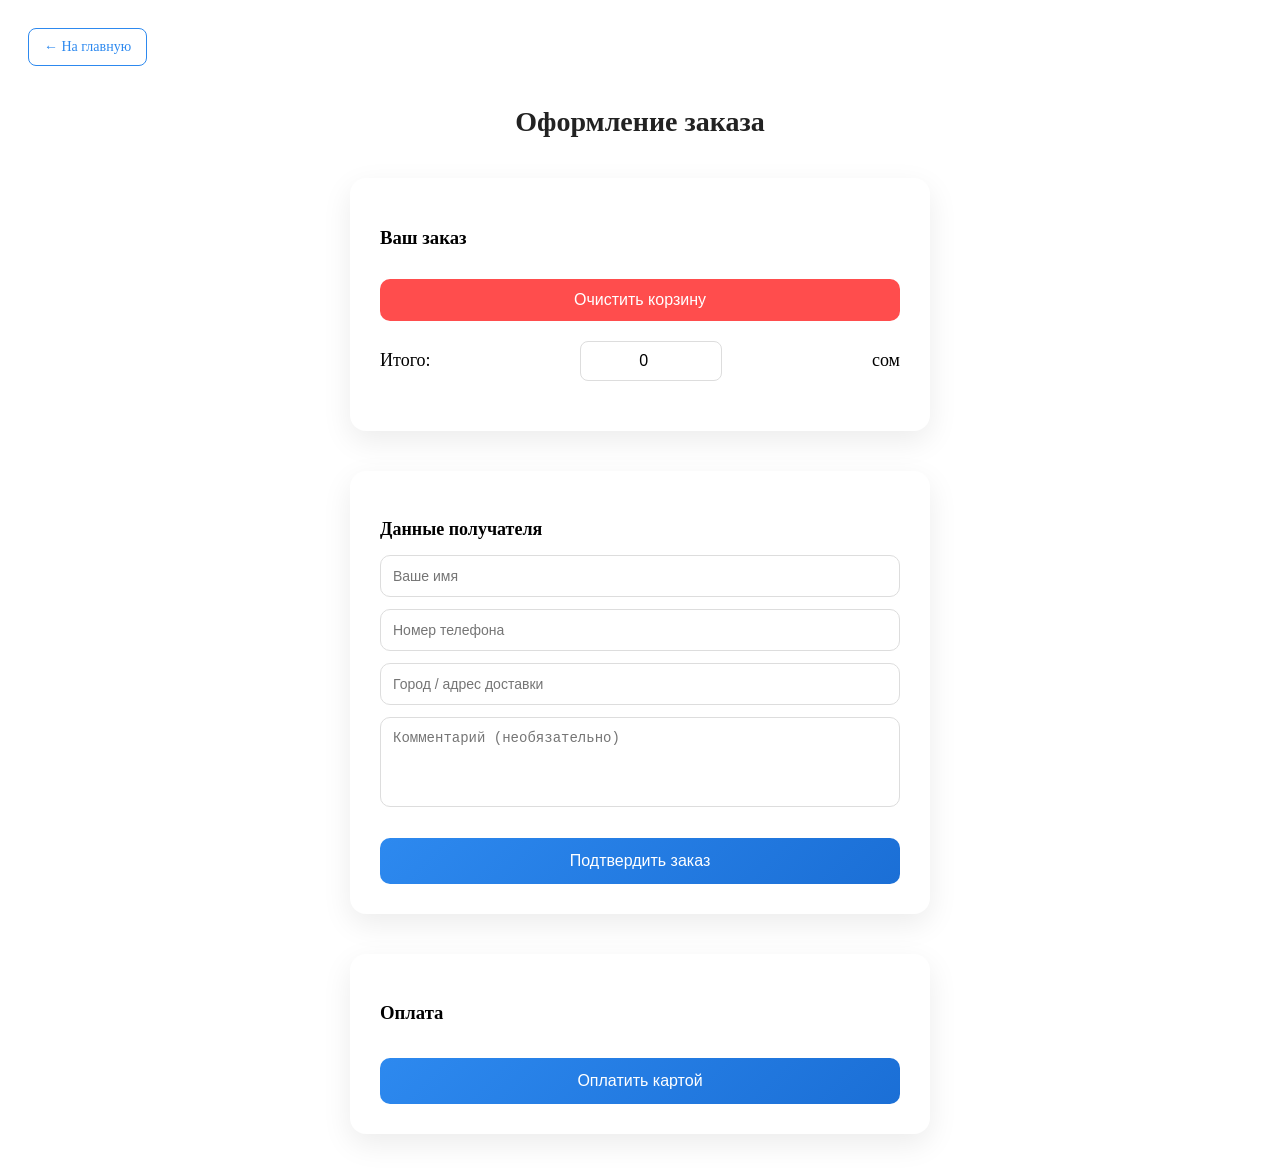
==== checkout.html @ 64f78f9d "Add files via upload" ====
<!DOCTYPE html>
<html lang="ru">
<head>
  <meta charset="UTF-8">
  <title>Оформление заказа</title>
  <link rel="stylesheet" href="css/style2.css">
</head>

<body>

<a href="index.html" class="back-btn">← На главную</a>

<h1>Оформление заказа</h1>

<div class="order-box">

  <!-- КОРЗИНА -->
  <h3>Ваш заказ</h3>
  <ul id="cartItems"></ul>

  <button class="clear-btn" onclick="clearCart()">Очистить корзину</button>

  <!-- ИТОГО -->
  <p>
    Итого:
    <input id="totalPrice" type="number" value="0">
    сом
  </p>

</div>

<!-- ФОРМА -->
<form id="orderForm" class="order-form">

  <h3>Данные получателя</h3>

  <input type="text" placeholder="Ваше имя" required>

  <input type="tel" placeholder="Номер телефона" required>

  <input type="text" placeholder="Город / адрес доставки" required>

  <textarea placeholder="Комментарий (необязательно)"></textarea>

  <button type="submit">Подтвердить заказ</button>

</form>

<!-- РЕЗУЛЬТАТ -->
<div id="result"></div>


<!-- ОПЛАТА -->
<div class="order-box">

  <h3>Оплата</h3>

  <button onclick="pay()">Оплатить картой</button>

</div>

<div id="paymentResult"></div>

<script src="js/checkout.js"></script>

<script src="js/checkout.js"></script>

</body>
</html>
---- css/style2.css ----
/* ===== ОБЩИЙ СТИЛЬ CHECKOUT ===== */
//css корзины и формы
body {
  font-family: Arial, sans-serif;
  background: linear-gradient(135deg, #f5f7fa, #e4e8f0);
  margin: 0;
  padding: 0;
}

/* ===== ЗАГОЛОВОК ===== */
h1 {
  text-align: center;
  margin-top: 40px;
  font-size: 28px;
  color: #222;
}

/* ===== ОСНОВНАЯ КАРТОЧКА ===== */
.order-box {
  max-width: 520px;
  margin: 40px auto;
  background: #ffffff;
  padding: 30px;
  border-radius: 16px;
  box-shadow: 0 10px 30px rgba(0,0,0,0.08);
}

/* ===== СПИСОК ТОВАРОВ ===== */
#cartItems {
  list-style: none;
  padding: 0;
  margin: 0 0 20px 0;
}

#cartItems li {
  padding: 12px;
  border-bottom: 1px solid #eee;
  font-size: 15px;
  display: flex;
  justify-content: space-between;
}

/* ===== ИТОГО БЛОК ===== */
.order-box p {
  font-size: 18px;
  margin: 20px 0;
  display: flex;
  align-items: center;
  justify-content: space-between;
}

/* ===== INPUT СУММЫ ===== */
#totalPrice {
  width: 120px;
  padding: 10px;
  font-size: 16px;
  border: 1px solid #ddd;
  border-radius: 8px;
  text-align: center;
  outline: none;
}

/* ===== КНОПКА ОПЛАТЫ ===== */
button {
  width: 100%;
  padding: 14px;
  background: linear-gradient(135deg, #2d89ef, #1b6fd6);
  color: white;
  border: none;
  border-radius: 10px;
  font-size: 16px;
  cursor: pointer;
  margin-top: 15px;
  transition: 0.2s ease;
}

button:hover {
  transform: translateY(-2px);
  box-shadow: 0 8px 20px rgba(45,137,239,0.3);
}

/* ===== РЕЗУЛЬТАТ ОПЛАТЫ ===== */
#result {
  text-align: center;
  margin-top: 25px;
  font-size: 18px;
}

/* ===== УСПЕШНАЯ ОПЛАТА ===== */
#result h2 {
  font-size: 22px;
  margin-bottom: 10px;
}

.back-btn {
  display: inline-block;
  margin: 20px 0 0 20px;
  padding: 10px 15px;
  background: #ffffff;
  color: #2d89ef;
  text-decoration: none;
  border-radius: 8px;
  border: 1px solid #2d89ef;
  font-size: 14px;
  transition: 0.2s;
}

.back-btn:hover {
  background: #2d89ef;
  color: white;
}

.clear-btn {
  width: 100%;
  padding: 12px;
  margin-top: 10px;
  background: #ff4d4d;
  color: white;
  border: none;
  border-radius: 10px;
  font-size: 16px;
  cursor: pointer;
  transition: 0.2s;
}

.clear-btn:hover {
  background: #d93636;
}

form {
  max-width: 500px;
  margin: 20px auto;
  background: white;
  padding: 20px;
  border-radius: 12px;
  box-shadow: 0 5px 20px rgba(0,0,0,0.08);
}

form input,
form textarea {
  width: 100%;
  margin-bottom: 12px;
  padding: 12px;
  border: 1px solid #ddd;
  border-radius: 8px;
  font-size: 14px;
}

form textarea {
  resize: none;
  height: 80px;
}

form button {
  width: 100%;
  padding: 12px;
  background: #2d89ef;
  color: white;
  border: none;
  border-radius: 8px;
  cursor: pointer;
}

form button:hover {
  background: #1b6fd6;
}

.order-form {
  max-width: 520px;
  margin: 20px auto;
  background: #ffffff;
  padding: 30px;
  border-radius: 16px;
  box-shadow: 0 10px 30px rgba(0,0,0,0.08);
}

.order-form h3 {
  margin-bottom: 15px;
  font-size: 18px;
}

/* инпуты внутри формы */
.order-form input,
.order-form textarea {
  width: 100%;
  padding: 12px;
  margin-bottom: 12px;
  border: 1px solid #ddd;
  border-radius: 10px;
  font-size: 14px;
  box-sizing: border-box;
}

.order-form textarea {
  height: 90px;
  resize: none;
}

/* кнопка формы */
.order-form button {
  width: 100%;
  padding: 14px;
  background: linear-gradient(135deg, #2d89ef, #1b6fd6);
  color: white;
  border: none;
  border-radius: 10px;
  font-size: 16px;
  cursor: pointer;
}

.order-form button:hover {
  transform: translateY(-2px);
  box-shadow: 0 8px 20px rgba(45,137,239,0.3);
}

#result {
  display: none;

  max-width: 520px;
  margin: 20px auto;
  padding: 15px;

  background: #fff;
  border-radius: 12px;
  box-shadow: 0 5px 15px rgba(0,0,0,0.08);

  text-align: center;
}

#paymentResult {
  display: none;

  max-width: 520px;
  margin: 20px auto;
  padding: 15px;

  background: #fff;
  border-radius: 12px;
  box-shadow: 0 5px 15px rgba(0,0,0,0.08);

  text-align: center;
}

/* ===== CART BUTTONS UNIFIED STYLE ===== */

#cartItems button {
  width: 28px;
  height: 28px;

  padding: 0;
  margin: 0;

  display: flex;
  align-items: center;
  justify-content: center;

  font-size: 16px;
  line-height: 1;

  border-radius: 6px;

  cursor: pointer;
  transition: 0.2s;
}

/* + button */
#cartItems button:nth-child(2),
#cartItems button:nth-child(3) {
  background: #2d89ef;
  color: white;
  border: none;
}

/* hover + - */
#cartItems button:nth-child(2):hover,
#cartItems button:nth-child(3):hover {
  background: #1b6fd6;
}

/* delete button (✕) */
#cartItems button:last-child {
  background: #ff4d4d;
  color: white;
  border: none;
}

#cartItems button:last-child:hover {
  background: #d93636;
}

#cartItems div {
  display: flex;
  align-items: center;
  justify-content: space-between;
  gap: 10px;
}

/* блок с + и − */
#cartItems div > div {
  display: flex;
  align-items: center;
  gap: 6px; /* 👈 отступ между +, number, - */
}

/* отступ между количеством и крестиком */
#cartItems div > div + button {
  margin-left: 10px;
}
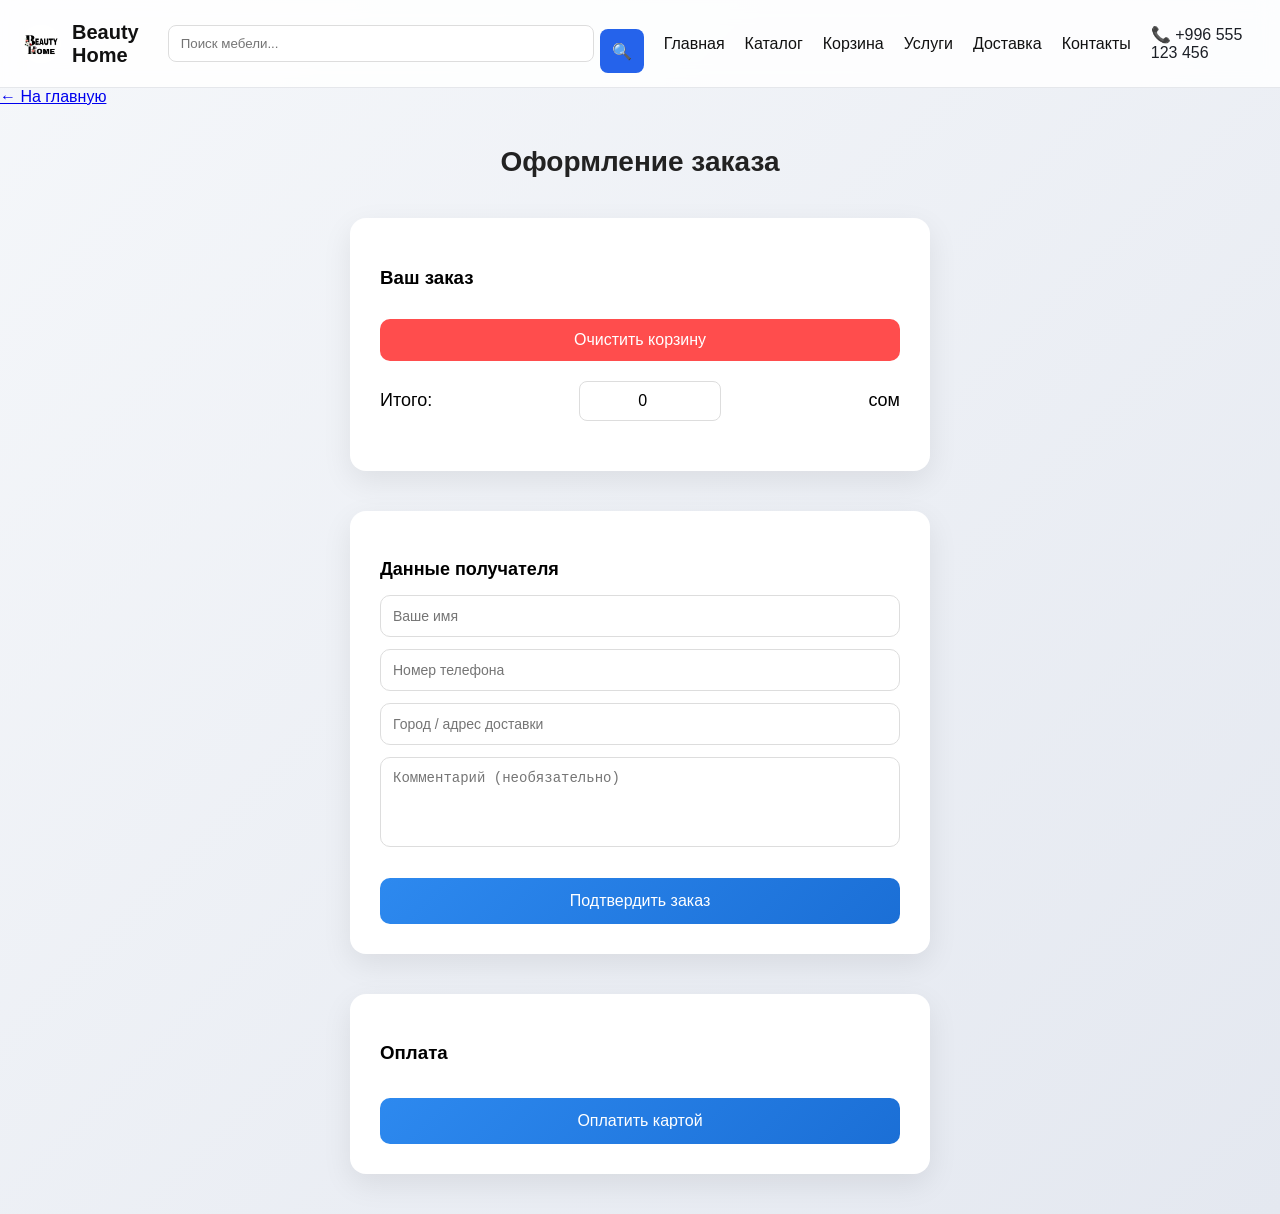
==== commit 3d9538fc: "Update checkout.html" ====
--- a/checkout.html
+++ b/checkout.html
@@ -7,6 +7,40 @@
 </head>
 
 <body>
+
+  <header class="header">
+
+  <a href="index.html" class="logo-wrap homeLink">
+    <img src="images/Logo.png" alt="Beauty Home" class="logo-img">
+    <span class="logo">Beauty Home</span>
+  </a>
+
+  <div class="search-box">
+    <input
+      type="text"
+      class="search"
+      id="headerSearch"
+      placeholder="Поиск мебели..."
+    >
+    <button id="searchBtn" class="search-btn">🔍</button>
+  </div>
+
+  <nav class="nav">
+    <a href="index.html" class="nav-link homeLink">Главная</a>
+    <a href="index.html#catalog" class="nav-link">Каталог</a>
+    <a href="checkout.html" class="nav-link">Корзина</a>
+    <a href="services.html" class="nav-link">Услуги</a>
+    <a href="delivery.html" class="nav-link">Доставка</a>
+    <a href="contacts.html" class="nav-link">Контакты</a>
+  </nav>
+
+  <div class="header-right">
+    <a href="tel:+996555123456" class="phone-header">
+      📞 +996 555 123 456
+    </a>
+  </div>
+
+</header>
 
 <a href="index.html" class="back-btn">← На главную</a>
 
@@ -61,9 +95,10 @@
 
 <div id="paymentResult"></div>
 
-<script src="js/checkout.js"></script>
+<script src="js/products.js"></script>
+<script src="js/main.js"></script>
 
 <script src="js/checkout.js"></script>
 
 </body>
-</html>+</html>
--- a/css/style2.css
+++ b/css/style2.css
@@ -1,5 +1,4 @@
 /* ===== ОБЩИЙ СТИЛЬ CHECKOUT ===== */
-//css корзины и формы
 body {
   font-family: Arial, sans-serif;
   background: linear-gradient(135deg, #f5f7fa, #e4e8f0);
@@ -92,23 +91,7 @@
   margin-bottom: 10px;
 }
 
-.back-btn {
-  display: inline-block;
-  margin: 20px 0 0 20px;
-  padding: 10px 15px;
-  background: #ffffff;
-  color: #2d89ef;
-  text-decoration: none;
-  border-radius: 8px;
-  border: 1px solid #2d89ef;
-  font-size: 14px;
-  transition: 0.2s;
-}
-
-.back-btn:hover {
-  background: #2d89ef;
-  color: white;
-}
+
 
 .clear-btn {
   width: 100%;
@@ -306,3 +289,101 @@
 #cartItems div > div + button {
   margin-left: 10px;
 }
+
+/* ===== HEADER FROM MAIN SITE ===== */
+
+.header {
+  position: sticky;
+  top: 0;
+  z-index: 1000;
+
+  display: flex;
+  align-items: center;
+  justify-content: space-between;
+  gap: 20px;
+
+  padding: 14px 20px;
+
+  background: rgba(255,255,255,0.85);
+  backdrop-filter: blur(10px);
+
+  border-bottom: 1px solid #e5e7eb;
+}
+
+.logo-wrap {
+  display: flex;
+  align-items: center;
+  gap: 10px;
+
+  text-decoration: none;
+  color: #111;
+}
+
+.logo-img {
+  width: 42px;
+  height: 42px;
+  object-fit: contain;
+}
+
+.logo {
+  font-size: 20px;
+  font-weight: bold;
+}
+
+.nav {
+  display: flex;
+  gap: 20px;
+}
+
+.nav a {
+  text-decoration: none;
+  color: #111;
+  font-weight: 500;
+}
+
+.nav a:hover {
+  color: #2563eb;
+}
+
+.search-box {
+  display: flex;
+  align-items: center;
+  gap: 6px;
+}
+
+.search {
+  width: 400px;
+  max-width: 100%;
+
+  padding: 10px 12px;
+
+  border: 1px solid #ddd;
+  border-radius: 8px;
+}
+
+.search-btn {
+  width: 44px;
+  height: 44px;
+
+  display: flex;
+  align-items: center;
+  justify-content: center;
+
+  border: none;
+  cursor: pointer;
+
+  background: #2563eb;
+  color: white;
+
+  border-radius: 8px;
+}
+
+.phone-header {
+  color: #1c1f26;
+  text-decoration: none;
+  font-weight: 500;
+}
+
+.phone-header:hover {
+  color: #2563eb;
+}
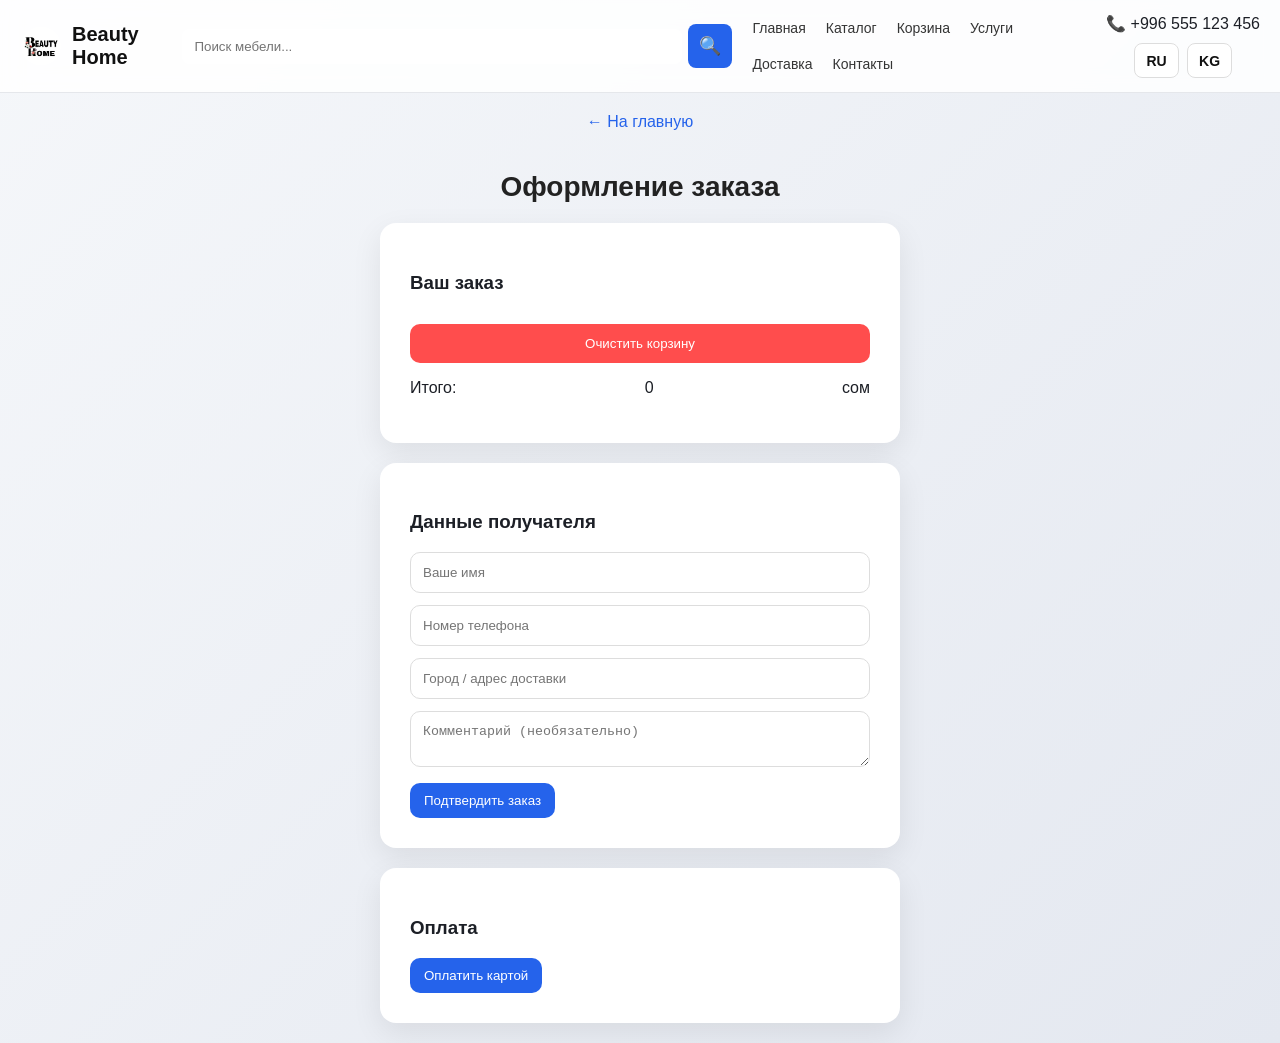
==== commit ca38b21f: "Refactor checkout.html for improved structure and localization Updated checkout page with new layout" ====
--- a/checkout.html
+++ b/checkout.html
@@ -3,6 +3,7 @@
 <head>
   <meta charset="UTF-8">
   <title>Оформление заказа</title>
+  <link rel="stylesheet" href="css/style.css">
   <link rel="stylesheet" href="css/style2.css">
 </head>
 
@@ -11,72 +12,146 @@
   <header class="header">
 
   <a href="index.html" class="logo-wrap homeLink">
-    <img src="images/Logo.png" alt="Beauty Home" class="logo-img">
-    <span class="logo">Beauty Home</span>
+
+    <img
+      src="images/Logo.png"
+      alt="Beauty Home"
+      class="logo-img"
+    >
+
+    <span class="logo">
+      Beauty Home
+    </span>
+
   </a>
 
-  <div class="search-box">
-    <input
-      type="text"
-      class="search"
-      id="headerSearch"
-      placeholder="Поиск мебели..."
-    >
-    <button id="searchBtn" class="search-btn">🔍</button>
-  </div>
+<div class="search-box">
+
+  <input
+    type="text"
+    class="search"
+    id="headerSearch"
+    placeholder="Поиск мебели..."
+    data-placeholder="searchPlaceholder"
+  >
+
+  <button id="searchBtn" class="search-btn">
+    🔍
+  </button>
+
+</div>
+
 
   <nav class="nav">
-    <a href="index.html" class="nav-link homeLink">Главная</a>
-    <a href="index.html#catalog" class="nav-link">Каталог</a>
-    <a href="checkout.html" class="nav-link">Корзина</a>
-    <a href="services.html" class="nav-link">Услуги</a>
-    <a href="delivery.html" class="nav-link">Доставка</a>
-    <a href="contacts.html" class="nav-link">Контакты</a>
-  </nav>
+  <a href="index.html" class="nav-link homeLink" data-lang="home">Главная</a>
+  <a href="index.html#catalog" class="nav-link" id="catalogLink" data-lang="catalog">Каталог</a>
+  <a href="checkout.html" class="nav-link" data-lang="cart">Корзина</a>
+  <a href="services.html" class="nav-link" data-lang="services">Услуги</a>
+  <a href="delivery.html" class="nav-link" data-lang="delivery">Доставка</a>
+  <a href="contacts.html" class="nav-link" data-lang="contacts">Контакты</a>
+</nav>
 
   <div class="header-right">
     <a href="tel:+996555123456" class="phone-header">
       📞 +996 555 123 456
     </a>
+
+    <div class="lang-switcher">
+  <button id="ruBtn">RU</button>
+  <button id="kgBtn">KG</button>
+</div>
   </div>
-
 </header>
 
-<a href="index.html" class="back-btn">← На главную</a>
+<a href="index.html" class="back-btn"
+data-ru="← На главную"
+data-kg="← Башкы бетке">
+← На главную
+</a>
 
-<h1>Оформление заказа</h1>
+<h1
+data-ru="Оформление заказа"
+data-kg="Буйрутманы тариздөө">
+Оформление заказа
+</h1>
 
 <div class="order-box">
 
   <!-- КОРЗИНА -->
-  <h3>Ваш заказ</h3>
+  <h3
+data-ru="Ваш заказ"
+data-kg="Сиздин буйрутмаңыз">
+Ваш заказ
+</h3>
   <ul id="cartItems"></ul>
 
-  <button class="clear-btn" onclick="clearCart()">Очистить корзину</button>
+  <button class="clear-btn" onclick="clearCart()"
+data-ru="Очистить корзину"
+data-kg="Себетти тазалоо">
+Очистить корзину
+</button>
 
   <!-- ИТОГО -->
-  <p>
-    Итого:
-    <input id="totalPrice" type="number" value="0">
-    сом
-  </p>
+  <!-- ИТОГО -->
+<p>
+
+<span
+data-ru="Итого:"
+data-kg="Жалпы:">
+Итого:
+</span>
+
+<span id="totalPrice">
+0
+</span>
+
+сом
+
+</p>
 
 </div>
 
 <!-- ФОРМА -->
 <form id="orderForm" class="order-form">
 
-  <h3>Данные получателя</h3>
+  <h3
+data-ru="Данные получателя"
+data-kg="Алуучунун маалыматы">
+Данные получателя
+</h3>
 
-  <input type="text" placeholder="Ваше имя" required>
+  <input 
+type="text"
+placeholder="Ваше имя"
+data-ru-placeholder="Ваше имя"
+data-kg-placeholder="Атыңыз"
+required>
 
-  <input type="tel" placeholder="Номер телефона" required>
+  <input 
+type="tel"
+placeholder="Номер телефона"
+data-ru-placeholder="Номер телефона"
+data-kg-placeholder="Телефон номери"
+required>
 
-  <input type="text" placeholder="Город / адрес доставки" required>
+  <input 
+type="text"
+placeholder="Город / адрес доставки"
+data-ru-placeholder="Город / адрес доставки"
+data-kg-placeholder="Шаар / жеткирүү дареги"
+required>
 
-  <textarea placeholder="Комментарий (необязательно)"></textarea>
+  <textarea
+placeholder="Комментарий (необязательно)"
+data-ru-placeholder="Комментарий (необязательно)"
+data-kg-placeholder="Комментарий (милдеттүү эмес)">
+</textarea>
 
-  <button type="submit">Подтвердить заказ</button>
+  <button type="submit"
+data-ru="Подтвердить заказ"
+data-kg="Буйрутманы ырастоо">
+Подтвердить заказ
+</button>
 
 </form>
 
@@ -87,9 +162,21 @@
 <!-- ОПЛАТА -->
 <div class="order-box">
 
-  <h3>Оплата</h3>
+  <h3
+data-ru="Оплата"
+data-kg="Төлөм">
+Оплата
+</h3>
 
-  <button onclick="pay()">Оплатить картой</button>
+  <button 
+id="payBtn"
+onclick="pay()"
+data-ru="Оплатить картой"
+data-kg="Карта менен төлөө">
+
+Оплатить картой
+
+</button>
 
 </div>
 
@@ -97,7 +184,6 @@
 
 <script src="js/products.js"></script>
 <script src="js/main.js"></script>
-
 <script src="js/checkout.js"></script>
 
 </body>
--- a/css/style.css
+++ b/css/style.css
@@ -0,0 +1,833 @@
+/* =========================
+   BASE
+========================= */
+
+* {
+  box-sizing: border-box;
+}
+
+:root {
+  --bg: #f4f6f9;
+  --card: #ffffff;
+  --text: #1c1f26;
+  --muted: #6b7280;
+
+  --primary: #2563eb;
+  --primary-dark: #1e40af;
+
+  --border: #e5e7eb;
+  --shadow: 0 10px 30px rgba(0, 0, 0, 0.06);
+}
+
+body {
+  margin: 0;
+  font-family: Inter, Arial, sans-serif;
+  background: var(--bg);
+  color: var(--text);
+}
+
+/* =========================
+   HEADER (OZON STYLE)
+========================= */
+
+.header {
+  position: sticky;
+  top: 0;
+  z-index: 1000;
+
+  display: flex;
+  align-items: center;
+  justify-content: space-between;
+  gap: 20px;
+
+  padding: 14px 20px;
+
+  background: rgba(255, 255, 255, 0.85);
+  backdrop-filter: blur(10px);
+
+  border-bottom: 1px solid var(--border);
+}
+
+.search {
+  width: 500px;
+  max-width: 100%;
+  padding: 10px 12px;
+  border-radius: 8px;
+  border: none;
+  outline: none;
+}
+
+.filter-btn {
+  background: #fff;
+  color: #111;
+  border: none;
+  padding: 8px 12px;
+  border-radius: 8px;
+  cursor: pointer;
+}
+
+.logo {
+  font-size: 20px;
+  font-weight: bold;
+}
+
+.nav {
+  display: flex;
+  gap: 16px;
+  flex-wrap: wrap;
+}
+
+.nav a {
+  background: #111;
+  padding: 8px 12px;
+  border-radius: 8px;
+  color: #3d3d3d;
+  text-decoration: none;
+  font-size: 14px;
+  transition: 0.2s;
+  opacity: 0.85;
+
+
+
+  transition: 0.2s;
+}
+
+.nav a:hover {
+  opacity: 1;
+  background: #000;
+}
+
+/* =========================
+   HERO (IKEA STYLE)
+========================= */
+
+.hero {
+  padding: 80px 20px;
+  text-align: center;
+
+  background: linear-gradient(135deg, #e9e9e9, #ffffff);
+}
+
+.hero h1 {
+  font-size: 42px;
+  margin-bottom: 10px;
+}
+
+.hero p {
+  font-size: 18px;
+  opacity: 0.7;
+}
+
+/* =========================
+   LAYOUT
+========================= */
+
+.catalog {
+  display: flex;
+  gap: 20px;
+  align-items: flex-start;
+
+  padding: 20px;
+}
+
+/* =========================
+   FILTERS (CLEAN UI)
+========================= */
+
+.filters {
+  width: 240px;
+  flex-shrink: 0;
+
+  background: white;
+  border-radius: 14px;
+  padding: 15px;
+
+  box-shadow: var(--shadow);
+}
+
+.filters h3 {
+  font-size: 18px;
+  margin-bottom: 10px;
+}
+
+.filters input,
+.filters select {
+  padding: 10px 12px;
+  border: 1px solid #ddd;
+  border-radius: 8px;
+  font-size: 14px;
+  outline: none;
+}
+
+.filters input:focus,
+.filters select:focus {
+  border-color: #111;
+}
+
+/* buttons */
+.filters button {
+  padding: 12px;
+  border: none;
+  border-radius: 10px;
+  cursor: pointer;
+
+  font-weight: 600;
+  font-size: 14px;
+
+  transition: 0.2s;
+
+  margin-bottom: 0px;
+}
+
+
+
+
+#applyFilters {
+  background: #111;
+  color: white;
+}
+
+#applyFilters:hover {
+  background: #333;
+}
+
+#resetFilters {
+  background: #e5e5e5;
+  color: #111;
+}
+
+/* =========================
+   PRODUCTS GRID (OZON STYLE)
+========================= */
+
+.products {
+  flex: 1;
+
+  display: grid;
+  grid-template-columns: repeat(3, 1fr);
+  gap: 20px;
+}
+
+/* =========================
+   CARD (IKEA CLEAN STYLE)
+========================= */
+
+.card {
+  background: var(--card);
+  border-radius: 16px;
+  box-shadow: var(--shadow);
+  border: 1px solid var(--border);
+
+  display: flex;
+  flex-direction: column;
+
+  overflow: hidden;
+
+  transition: box-shadow 0.2s ease;
+}
+
+/* slider */
+.slider {
+  position: relative;
+  width: 100%;
+  height: 260px;
+  overflow: hidden;
+}
+
+.track {
+  display: flex;
+  height: 100%;
+  transition: transform 0.3s ease;
+}
+
+.track img {
+  flex: 0 0 100%;
+  width: 100%;
+  height: 100%;
+  object-fit: contain;
+  pointer-events: auto;
+}
+
+/* arrows */
+.next,
+.prev {
+  box-sizing: border-box;
+  display: flex;
+  align-items: center;
+  justify-content: center;
+
+  width: 30px;
+  height: 30px;
+  font-size: 12px;
+
+  position: absolute; /* если они у тебя поверх картинки */
+  top: 50%;
+  transform: translateY(-50%);
+
+  padding: 0;
+
+  border-radius: 50%;
+  cursor: pointer;
+
+  background: transparent;
+  color: #111;
+  box-shadow: none;
+
+  z-index: 20;
+  pointer-events: auto;
+}
+
+.prev {
+  left: 5px;
+}
+.next {
+  right: 5px;
+}
+
+/* text */
+.card h3,
+.card p {
+  text-align: center;
+  margin-left: 0;
+  margin-right: 0;
+}
+
+.card h3 {
+  margin: 10px 0 5px;
+  font-size: 16px;
+}
+
+.card p {
+  margin: 0 0 10px;
+  font-weight: 600;
+  color: var(--primary);
+}
+
+/* button */
+.card button {
+  margin: 10px auto 15px;
+  display: block;
+
+  padding: 10px;
+
+  border: none;
+  border-radius: 8px;
+
+  background: #111;
+  color: white;
+
+  cursor: pointer;
+}
+
+button {
+  background: var(--primary);
+  color: white;
+
+  border: none;
+  padding: 10px 14px;
+
+  border-radius: 10px;
+  cursor: pointer;
+
+  transition: 0.2s;
+  font-weight: 500;
+}
+
+/* =========================
+   TOAST
+========================= */
+
+#toast {
+  position: fixed;
+  bottom: 20px;
+  right: 20px;
+
+  background: #111;
+  color: white;
+
+  padding: 12px 16px;
+  border-radius: 10px;
+
+  opacity: 0;
+  transform: translateY(20px);
+
+  transition: 0.3s;
+  z-index: 9999;
+}
+
+#toast.show {
+  opacity: 1;
+  transform: translateY(0);
+}
+
+#sidebarFilters {
+  position: fixed;
+  top: 0;
+  right: -320px;
+
+  width: 300px;
+  height: 100vh;
+
+  background: white;
+  padding: 20px;
+
+  transition: 0.3s;
+  z-index: 2000;
+}
+
+#sidebarFilters.active {
+  right: 0;
+}
+
+#overlay {
+  position: fixed;
+  inset: 0;
+  background: rgba(0, 0, 0, 0.4);
+
+  opacity: 0;
+  pointer-events: none;
+
+  transition: 0.3s;
+  z-index: 1999;
+}
+
+#overlay.active {
+  opacity: 1;
+  pointer-events: all;
+}
+
+.skeleton-grid {
+  display: grid;
+  grid-template-columns: repeat(4, 1fr);
+  gap: 15px;
+}
+
+.skeleton-card {
+  height: 300px;
+  border-radius: 12px;
+
+  background: linear-gradient(90deg, #eee, #f5f5f5, #eee);
+
+  background-size: 200% 100%;
+  animation: shimmer 1.2s infinite;
+}
+
+.big-banner {
+  height: 65vh;
+
+  display: flex;
+  align-items: center;
+
+  padding: 60px;
+
+  background: linear-gradient(135deg, #0f172a, #1e3a8a);
+
+  color: white;
+}
+
+.big-banner h1 {
+  font-size: 52px;
+  margin-bottom: 10px;
+}
+
+.big-banner button {
+  background: white;
+  color: #1e3a8a;
+}
+
+.lifestyle {
+  display: flex;
+  align-items: center;
+  gap: 30px;
+
+  padding: 60px;
+  background: white;
+}
+
+.lifestyle img {
+  width: 50%;
+  border-radius: 12px;
+}
+
+.lifestyle-text {
+  width: 50%;
+}
+
+.story {
+  padding: 60px;
+  text-align: center;
+}
+
+.story-grid {
+  display: grid;
+  grid-template-columns: repeat(4, 1fr);
+  gap: 20px;
+  margin-top: 30px;
+}
+
+.story-grid div {
+  background: white;
+  padding: 20px;
+  border-radius: 12px;
+  text-align: center;
+}
+
+input,
+select {
+  width: 100%;
+  padding: 10px 12px;
+
+  border: 1px solid var(--border);
+  border-radius: 10px;
+
+  outline: none;
+  transition: 0.2s;
+}
+
+input:focus,
+select:focus {
+  border-color: var(--primary);
+  box-shadow: 0 0 0 3px rgba(37, 99, 235, 0.15);
+}
+
+.thumbnails {
+  display: flex;
+  gap: 10px;
+  margin-top: 10px;
+  flex-wrap: wrap;
+}
+
+.thumbnails img {
+  width: 60px;
+  height: 60px;
+  object-fit: cover;
+
+  border-radius: 8px;
+  cursor: pointer;
+
+  border: 2px solid transparent;
+  transition: 0.2s;
+}
+
+.thumbnails img:hover {
+  transform: scale(1.05);
+  border-color: #2563eb;
+}
+
+.thumbnails img.active {
+  border-color: #111;
+  transform: scale(1.05);
+}
+
+.logo-img {
+  width: 42px;
+  height: 42px;
+  object-fit: contain;
+}
+
+.logo-wrap {
+  display: flex;
+  align-items: center;
+  gap: 10px;
+
+  text-decoration: none;
+  color: #111;
+}
+
+/* ===== О КОМПАНИИ ===== */
+
+.about-company {
+  max-width: 1300px;
+  margin: 80px auto;
+  padding: 0 20px;
+
+  display: flex;
+  align-items: center;
+  gap: 60px;
+}
+
+.about-image {
+  flex: 1;
+}
+
+.about-image img {
+  width: 100%;
+  height: 500px;
+  object-fit: cover;
+  border-radius: 20px;
+  display: block;
+}
+
+.about-content {
+  flex: 1;
+}
+
+.about-content h2 {
+  font-size: 40px;
+  margin-bottom: 25px;
+  color: #222;
+}
+
+.about-content p {
+  font-size: 18px;
+  line-height: 1.8;
+  color: #555;
+  margin-bottom: 20px;
+}
+
+.slider {
+  position: relative;
+  overflow: hidden;
+}
+
+.track {
+  pointer-events: none; /* 🔥 ключевой фикс */
+}
+
+.track img {
+  pointer-events: auto;
+  position: relative;
+  z-index: 1;
+}
+
+.prev, .next {
+  z-index: 10;
+}
+
+.nav-link {
+  color: #111;          /* чёрный текст */
+  text-decoration: none;
+  font-weight: 500;
+  font-size: 14px;
+  transition: 0.2s;
+}
+
+.nav-link:hover {
+  color: var(--primary);
+}
+
+.filters {
+  display: flex;
+  flex-direction: column;
+  gap: 6px; /* было 5px — уменьшаем */
+}
+
+
+#applyFilters,
+#resetFilters,
+#sortPrice {
+  margin-top: 0; /* убираем добавку */
+}
+
+.nav {
+  gap: 20px;
+}
+
+/* убираем “кнопочный” вид */
+.nav a {
+  background: transparent !important;
+  padding: 0 !important;
+  border-radius: 0 !important;
+  color: #111 !important;
+  font-weight: 500;
+  text-decoration: none;
+  font-size: 14px;
+}
+
+/* hover как у норм сайта */
+.nav a:hover {
+  color: var(--primary);
+}
+
+#bannerCatalogBtn {
+  color: black;
+}
+
+.search-box {
+  display: flex;
+  align-items: center;
+  gap: 6px;
+}
+
+.search-btn {
+  width: 44px;
+  height: 44px;
+
+  display: flex;
+  align-items: center;
+  justify-content: center;
+
+  border: none;
+  cursor: pointer;
+
+  background: #2563eb;
+  color: white;
+
+  border-radius: 8px;
+  font-size: 18px;
+}
+
+.search-btn:hover {
+  opacity: 0.9;
+}
+
+.phone-header {
+  margin-left: 0;
+  color: #1c1f26;
+  font-weight: 500;
+  text-decoration: none;
+  font-size: 16px;
+  white-space: nowrap;
+}
+
+.phone-header:hover {
+  color: #2563eb;
+}
+
+.header-right {
+  display: flex;
+  flex-direction: column;
+  align-items: center;
+
+  gap: 10px;
+}
+
+.card .track img {
+  cursor: pointer;
+  transition: transform 0.2s ease;
+}
+
+.card .track img:hover {
+  transform: scale(1.03);
+}
+
+.lang-switcher {
+  display: flex;
+  justify-content: center;
+  align-items: center;
+
+  gap: 8px;
+}
+
+.lang-switcher button {
+  display: flex;
+  align-items: center;
+  justify-content: center;
+
+  width: 45px;
+  height: 35px;
+
+  background: white;
+  color: #111;
+
+  border: 1px solid #ddd;
+  border-radius: 8px;
+
+  font-weight: 600;
+  font-size: 14px;
+
+  cursor: pointer;
+
+  transition: 0.2s;
+}
+
+.lang-switcher button:hover {
+  background: #f3f4f6;
+}
+
+@keyframes shimmer {
+  0% {
+    background-position: 200% 0;
+  }
+  100% {
+    background-position: -200% 0;
+  }
+}
+
+/* =========================
+   RESPONSIVE (VERY IMPORTANT)
+========================= */
+
+/* планшет */
+@media (max-width: 1024px) {
+  .products {
+    grid-template-columns: repeat(2, 1fr);
+  }
+}
+
+@media (max-width: 768px) {
+  .catalog {
+    flex-direction: column;
+  }
+
+  .filters {
+    width: 100%;
+  }
+
+  .products {
+    grid-template-columns: 1fr;
+  }
+
+  .hero h1 {
+    font-size: 28px;
+  }
+}
+
+/* маленькие телефоны */
+@media (max-width: 480px) {
+  .products {
+    grid-template-columns: 1fr;
+  }
+
+  .header {
+    flex-direction: column;
+    gap: 10px;
+  }
+
+  .nav {
+    justify-content: center;
+  }
+}
+
+@media (max-width: 768px) {
+  .about-company {
+    flex-direction: column;
+    gap: 30px;
+  }
+
+  .about-image img {
+    height: 300px;
+  }
+
+  .about-content h2 {
+    font-size: 28px;
+  }
+
+  .about-content p {
+    font-size: 16px;
+  }
+}
+
+/* 📱 планшет */
+@media (max-width: 1024px) {
+  .story-grid {
+    grid-template-columns: repeat(2, 1fr);
+  }
+}
+
+/* 📱 телефон */
+@media (max-width: 600px) {
+  .story-grid {
+    grid-template-columns: 1fr;
+  }
+
+  .story {
+    padding: 30px 20px;
+  }
+
+  .story-grid div {
+    font-size: 14px;
+    padding: 15px;
+  }
+}
+
--- a/css/style2.css
+++ b/css/style2.css
@@ -1,98 +1,124 @@
-/* ===== ОБЩИЙ СТИЛЬ CHECKOUT ===== */
+/* =========================
+   CHECKOUT ONLY (FIXED)
+========================= */
+
+/* ❗ ВАЖНО: убрали flex с body, он ломал header */
 body {
+  margin: 0;
   font-family: Arial, sans-serif;
   background: linear-gradient(135deg, #f5f7fa, #e4e8f0);
-  margin: 0;
-  padding: 0;
 }
 
-/* ===== ЗАГОЛОВОК ===== */
+/* ===== PAGE TITLE ===== */
 h1 {
   text-align: center;
-  margin-top: 40px;
+  margin: 40px 0 20px;
   font-size: 28px;
   color: #222;
 }
 
-/* ===== ОСНОВНАЯ КАРТОЧКА ===== */
+/* ===== BACK BUTTON ===== */
+.back-btn {
+  display: block;
+  text-align: center;
+  margin-top: 20px;
+  text-decoration: none;
+  color: #2563eb;
+  font-weight: 500;
+}
+
+/* ===== CENTER WRAPPER ONLY FOR CONTENT ===== */
+.order-box,
+.order-form,
+#result,
+#paymentResult {
+  width: 100%;
+  max-width: 520px;
+  margin-left: auto;
+  margin-right: auto;
+}
+
+/* ===== ORDER BOX ===== */
 .order-box {
-  max-width: 520px;
-  margin: 40px auto;
-  background: #ffffff;
+  margin: 20px auto;
+  background: #fff;
   padding: 30px;
   border-radius: 16px;
   box-shadow: 0 10px 30px rgba(0,0,0,0.08);
 }
 
-/* ===== СПИСОК ТОВАРОВ ===== */
+/* ===== CART ===== */
 #cartItems {
   list-style: none;
   padding: 0;
   margin: 0 0 20px 0;
 }
 
-#cartItems li {
-  padding: 12px;
-  border-bottom: 1px solid #eee;
-  font-size: 15px;
+#cartItems div {
   display: flex;
   justify-content: space-between;
-}
-
-/* ===== ИТОГО БЛОК ===== */
-.order-box p {
-  font-size: 18px;
-  margin: 20px 0;
-  display: flex;
   align-items: center;
-  justify-content: space-between;
-}
-
-/* ===== INPUT СУММЫ ===== */
-#totalPrice {
-  width: 120px;
-  padding: 10px;
-  font-size: 16px;
-  border: 1px solid #ddd;
-  border-radius: 8px;
-  text-align: center;
-  outline: none;
-}
-
-/* ===== КНОПКА ОПЛАТЫ ===== */
-button {
-  width: 100%;
-  padding: 14px;
-  background: linear-gradient(135deg, #2d89ef, #1b6fd6);
-  color: white;
-  border: none;
-  border-radius: 10px;
-  font-size: 16px;
-  cursor: pointer;
-  margin-top: 15px;
-  transition: 0.2s ease;
-}
-
-button:hover {
-  transform: translateY(-2px);
-  box-shadow: 0 8px 20px rgba(45,137,239,0.3);
-}
-
-/* ===== РЕЗУЛЬТАТ ОПЛАТЫ ===== */
-#result {
-  text-align: center;
-  margin-top: 25px;
-  font-size: 18px;
-}
-
-/* ===== УСПЕШНАЯ ОПЛАТА ===== */
-#result h2 {
-  font-size: 22px;
   margin-bottom: 10px;
 }
 
+/* buttons */
+#cartItems button {
+  width: 28px;
+  height: 28px;
+  border: none;
+  border-radius: 6px;
+  cursor: pointer;
+}
 
+#cartItems button:nth-child(2),
+#cartItems button:nth-child(3) {
+  background: #2d89ef;
+  color: white;
+}
 
+#cartItems button:last-child {
+  background: #ff4d4d;
+  color: white;
+}
+
+/* ===== TOTAL ===== */
+.order-box p {
+  display: flex;
+  justify-content: space-between;
+  align-items: center;
+}
+
+/* ===== FORM ===== */
+.order-form {
+  margin: 20px auto;
+  background: #fff;
+  padding: 30px;
+  border-radius: 16px;
+  box-shadow: 0 10px 30px rgba(0,0,0,0.08);
+}
+
+.order-form input,
+.order-form textarea {
+  width: 100%;
+  padding: 12px;
+  margin-bottom: 12px;
+  border: 1px solid #ddd;
+  border-radius: 10px;
+}
+
+/* ===== RESULT ===== */
+#result,
+#paymentResult {
+  display: none;
+  margin: 15px auto;
+  padding: 15px;
+  background: #fff;
+  border-radius: 12px;
+  box-shadow: 0 5px 15px rgba(0,0,0,0.08);
+  text-align: center;
+}
+
+/* ===== CLEAR BUTTON ===== */
 .clear-btn {
   width: 100%;
   padding: 12px;
@@ -101,289 +127,4 @@
   color: white;
   border: none;
   border-radius: 10px;
-  font-size: 16px;
-  cursor: pointer;
-  transition: 0.2s;
 }
-
-.clear-btn:hover {
-  background: #d93636;
-}
-
-form {
-  max-width: 500px;
-  margin: 20px auto;
-  background: white;
-  padding: 20px;
-  border-radius: 12px;
-  box-shadow: 0 5px 20px rgba(0,0,0,0.08);
-}
-
-form input,
-form textarea {
-  width: 100%;
-  margin-bottom: 12px;
-  padding: 12px;
-  border: 1px solid #ddd;
-  border-radius: 8px;
-  font-size: 14px;
-}
-
-form textarea {
-  resize: none;
-  height: 80px;
-}
-
-form button {
-  width: 100%;
-  padding: 12px;
-  background: #2d89ef;
-  color: white;
-  border: none;
-  border-radius: 8px;
-  cursor: pointer;
-}
-
-form button:hover {
-  background: #1b6fd6;
-}
-
-.order-form {
-  max-width: 520px;
-  margin: 20px auto;
-  background: #ffffff;
-  padding: 30px;
-  border-radius: 16px;
-  box-shadow: 0 10px 30px rgba(0,0,0,0.08);
-}
-
-.order-form h3 {
-  margin-bottom: 15px;
-  font-size: 18px;
-}
-
-/* инпуты внутри формы */
-.order-form input,
-.order-form textarea {
-  width: 100%;
-  padding: 12px;
-  margin-bottom: 12px;
-  border: 1px solid #ddd;
-  border-radius: 10px;
-  font-size: 14px;
-  box-sizing: border-box;
-}
-
-.order-form textarea {
-  height: 90px;
-  resize: none;
-}
-
-/* кнопка формы */
-.order-form button {
-  width: 100%;
-  padding: 14px;
-  background: linear-gradient(135deg, #2d89ef, #1b6fd6);
-  color: white;
-  border: none;
-  border-radius: 10px;
-  font-size: 16px;
-  cursor: pointer;
-}
-
-.order-form button:hover {
-  transform: translateY(-2px);
-  box-shadow: 0 8px 20px rgba(45,137,239,0.3);
-}
-
-#result {
-  display: none;
-
-  max-width: 520px;
-  margin: 20px auto;
-  padding: 15px;
-
-  background: #fff;
-  border-radius: 12px;
-  box-shadow: 0 5px 15px rgba(0,0,0,0.08);
-
-  text-align: center;
-}
-
-#paymentResult {
-  display: none;
-
-  max-width: 520px;
-  margin: 20px auto;
-  padding: 15px;
-
-  background: #fff;
-  border-radius: 12px;
-  box-shadow: 0 5px 15px rgba(0,0,0,0.08);
-
-  text-align: center;
-}
-
-/* ===== CART BUTTONS UNIFIED STYLE ===== */
-
-#cartItems button {
-  width: 28px;
-  height: 28px;
-
-  padding: 0;
-  margin: 0;
-
-  display: flex;
-  align-items: center;
-  justify-content: center;
-
-  font-size: 16px;
-  line-height: 1;
-
-  border-radius: 6px;
-
-  cursor: pointer;
-  transition: 0.2s;
-}
-
-/* + button */
-#cartItems button:nth-child(2),
-#cartItems button:nth-child(3) {
-  background: #2d89ef;
-  color: white;
-  border: none;
-}
-
-/* hover + - */
-#cartItems button:nth-child(2):hover,
-#cartItems button:nth-child(3):hover {
-  background: #1b6fd6;
-}
-
-/* delete button (✕) */
-#cartItems button:last-child {
-  background: #ff4d4d;
-  color: white;
-  border: none;
-}
-
-#cartItems button:last-child:hover {
-  background: #d93636;
-}
-
-#cartItems div {
-  display: flex;
-  align-items: center;
-  justify-content: space-between;
-  gap: 10px;
-}
-
-/* блок с + и − */
-#cartItems div > div {
-  display: flex;
-  align-items: center;
-  gap: 6px; /* 👈 отступ между +, number, - */
-}
-
-/* отступ между количеством и крестиком */
-#cartItems div > div + button {
-  margin-left: 10px;
-}
-
-/* ===== HEADER FROM MAIN SITE ===== */
-
-.header {
-  position: sticky;
-  top: 0;
-  z-index: 1000;
-
-  display: flex;
-  align-items: center;
-  justify-content: space-between;
-  gap: 20px;
-
-  padding: 14px 20px;
-
-  background: rgba(255,255,255,0.85);
-  backdrop-filter: blur(10px);
-
-  border-bottom: 1px solid #e5e7eb;
-}
-
-.logo-wrap {
-  display: flex;
-  align-items: center;
-  gap: 10px;
-
-  text-decoration: none;
-  color: #111;
-}
-
-.logo-img {
-  width: 42px;
-  height: 42px;
-  object-fit: contain;
-}
-
-.logo {
-  font-size: 20px;
-  font-weight: bold;
-}
-
-.nav {
-  display: flex;
-  gap: 20px;
-}
-
-.nav a {
-  text-decoration: none;
-  color: #111;
-  font-weight: 500;
-}
-
-.nav a:hover {
-  color: #2563eb;
-}
-
-.search-box {
-  display: flex;
-  align-items: center;
-  gap: 6px;
-}
-
-.search {
-  width: 400px;
-  max-width: 100%;
-
-  padding: 10px 12px;
-
-  border: 1px solid #ddd;
-  border-radius: 8px;
-}
-
-.search-btn {
-  width: 44px;
-  height: 44px;
-
-  display: flex;
-  align-items: center;
-  justify-content: center;
-
-  border: none;
-  cursor: pointer;
-
-  background: #2563eb;
-  color: white;
-
-  border-radius: 8px;
-}
-
-.phone-header {
-  color: #1c1f26;
-  text-decoration: none;
-  font-weight: 500;
-}
-
-.phone-header:hover {
-  color: #2563eb;
-}
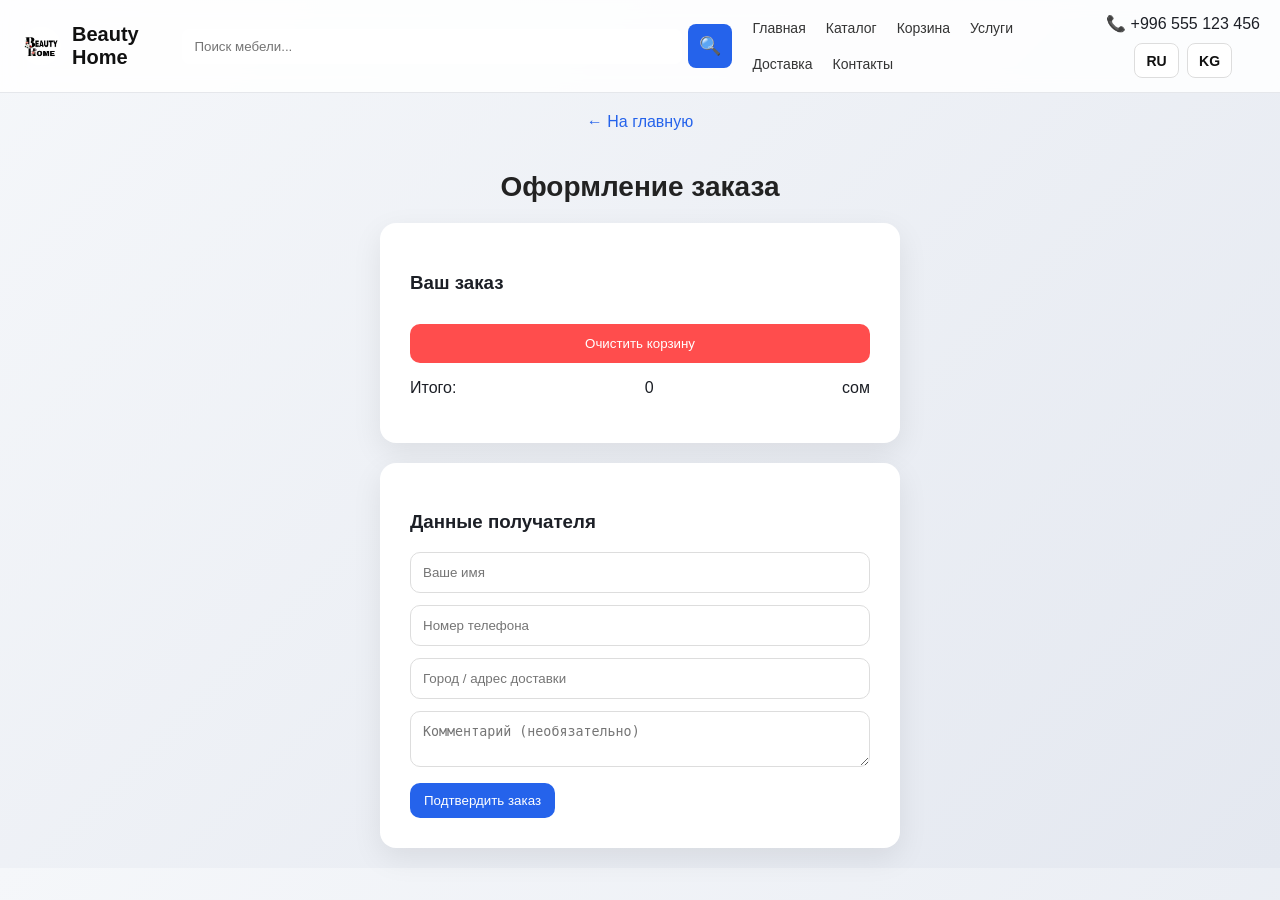
==== commit 97b0cdb7: "Update checkout.html" ====
--- a/checkout.html
+++ b/checkout.html
@@ -122,6 +122,7 @@
 
   <input 
 type="text"
+id="customerName"
 placeholder="Ваше имя"
 data-ru-placeholder="Ваше имя"
 data-kg-placeholder="Атыңыз"
@@ -129,6 +130,7 @@
 
   <input 
 type="tel"
+id="customerPhone"
 placeholder="Номер телефона"
 data-ru-placeholder="Номер телефона"
 data-kg-placeholder="Телефон номери"
@@ -136,6 +138,7 @@
 
   <input 
 type="text"
+id="customerAddress"
 placeholder="Город / адрес доставки"
 data-ru-placeholder="Город / адрес доставки"
 data-kg-placeholder="Шаар / жеткирүү дареги"
@@ -143,6 +146,7 @@
 
   <textarea
 placeholder="Комментарий (необязательно)"
+id="customerComment"
 data-ru-placeholder="Комментарий (необязательно)"
 data-kg-placeholder="Комментарий (милдеттүү эмес)">
 </textarea>
@@ -160,7 +164,7 @@
 
 
 <!-- ОПЛАТА -->
-<div class="order-box">
+<div class="order-box" style="display:none;">
 
   <h3
 data-ru="Оплата"
--- a/css/style.css
+++ b/css/style.css
@@ -744,90 +744,650 @@
   }
 }
 
+/* PRODUCT HEADER SAME AS HOME */
+
+.product-body .header {
+  position: sticky;
+  top:0;
+}
+
+
+.product-body .header-right {
+  display:flex;
+  flex-direction:column;
+  align-items:center;
+  gap:10px;
+}
+
+
+
+/* планшеты */
+
+@media(max-width:992px){
+
+
+.product-body .header{
+
+ flex-wrap:wrap;
+ justify-content:center;
+
+}
+
+
+.product-body .logo-wrap{
+
+ width:100%;
+ justify-content:center;
+
+}
+
+
+.product-body .search-box{
+
+ order:2;
+ width:100%;
+ justify-content:center;
+
+}
+
+
+.product-body .search{
+
+ width:100%;
+ max-width:600px;
+
+}
+
+
+.product-body .nav{
+
+ order:3;
+ width:100%;
+ justify-content:center;
+
+}
+
+
+.product-body .header-right{
+
+ order:4;
+ flex-direction:row;
+ justify-content:center;
+ width:100%;
+
+}
+
+
+}
+
+
+
+/* телефоны */
+
+@media(max-width:600px){
+
+
+.product-body .header{
+
+ flex-direction:column;
+ align-items:stretch;
+
+}
+
+
+.product-body .search-box{
+
+ width:100%;
+}
+
+
+.product-body .search{
+
+ width:100%;
+}
+
+
+.product-body .nav{
+
+ display:grid;
+ grid-template-columns:repeat(2,1fr);
+ text-align:center;
+
+}
+
+
+.product-body .header-right{
+
+ flex-direction:row;
+ justify-content:center;
+
+}
+
+
+}
+
 /* =========================
-   RESPONSIVE (VERY IMPORTANT)
+   RESPONSIVE ALL DEVICES
 ========================= */
 
-/* планшет */
-@media (max-width: 1024px) {
+
+/* ===== большие планшеты / маленькие ноутбуки ===== */
+
+@media (max-width: 1200px) {
+
+  .header {
+    flex-wrap: wrap;
+    justify-content: center;
+  }
+
+
+  .search-box {
+    flex: 1;
+    max-width: 600px;
+  }
+
+
+  .search {
+    width: 100%;
+  }
+
+
   .products {
-    grid-template-columns: repeat(2, 1fr);
-  }
-}
-
-@media (max-width: 768px) {
+    grid-template-columns: repeat(3, 1fr);
+  }
+
+
+  .about-company {
+    gap: 30px;
+    padding: 0 30px;
+  }
+
+
+  .big-banner h1 {
+    font-size: 42px;
+  }
+
+}
+
+
+
+/* ===== планшеты ===== */
+
+@media (max-width: 992px) {
+
+
+  .header {
+    padding: 12px;
+    gap: 12px;
+  }
+
+
+  .logo-wrap {
+    width: 100%;
+    justify-content: center;
+  }
+
+
+  .search-box {
+    width: 100%;
+    order: 2;
+  }
+
+
+  .search {
+    flex: 1;
+    width: 100%;
+  }
+
+
+  .search-btn {
+    flex-shrink: 0;
+  }
+
+
+
+  .nav {
+    order: 3;
+    width: 100%;
+    justify-content: center;
+    gap: 15px;
+    flex-wrap: wrap;
+  }
+
+
+  .header-right {
+    order: 4;
+    flex-direction: row;
+    justify-content: center;
+    width: 100%;
+  }
+
+
+
   .catalog {
     flex-direction: column;
   }
 
+
   .filters {
     width: 100%;
   }
 
+
   .products {
-    grid-template-columns: 1fr;
-  }
-
-  .hero h1 {
-    font-size: 28px;
-  }
-}
-
-/* маленькие телефоны */
-@media (max-width: 480px) {
-  .products {
-    grid-template-columns: 1fr;
-  }
-
-  .header {
-    flex-direction: column;
-    gap: 10px;
-  }
-
-  .nav {
-    justify-content: center;
-  }
-}
-
-@media (max-width: 768px) {
+    width: 100%;
+    grid-template-columns: repeat(2, 1fr);
+  }
+
+
+
+  .slider {
+    height: 240px;
+  }
+
+
   .about-company {
     flex-direction: column;
-    gap: 30px;
-  }
+  }
+
 
   .about-image img {
-    height: 300px;
-  }
+    height: 350px;
+  }
+
+
+
+  .story-grid {
+    grid-template-columns: repeat(2,1fr);
+  }
+
+
+}
+
+
+
+/* ===== телефоны ===== */
+
+@media (max-width: 600px) {
+
+
+  body {
+    overflow-x: hidden;
+  }
+
+
+
+  .header {
+
+    flex-direction: column;
+    align-items: stretch;
+
+    padding: 10px;
+
+  }
+
+
+
+  .logo-wrap {
+
+    justify-content: center;
+
+  }
+
+
+
+  .logo {
+    font-size: 18px;
+  }
+
+
+
+  /* поиск занимает всю ширину */
+
+  .search-box {
+
+    width: 100%;
+    display: flex;
+
+  }
+
+
+  .search {
+
+    min-width: 0;
+    width: 100%;
+
+    font-size: 14px;
+
+  }
+
+
+  .search-btn {
+
+    width: 42px;
+    height: 42px;
+
+    flex-shrink: 0;
+
+  }
+
+
+
+  .nav {
+
+    display: grid;
+
+    grid-template-columns: repeat(2,1fr);
+
+    text-align: center;
+
+    gap: 10px;
+
+  }
+
+
+  .nav-link {
+
+    font-size: 13px;
+
+  }
+
+
+
+  .header-right {
+
+    flex-direction: column;
+
+  }
+
+
+  .phone-header {
+
+    font-size: 14px;
+
+  }
+
+
+
+  .big-banner {
+
+    height: auto;
+
+    padding: 40px 20px;
+
+  }
+
+
+  .big-banner h1 {
+
+    font-size: 30px;
+
+  }
+
+
+
+  .catalog {
+
+    padding: 10px;
+
+  }
+
+
+
+  .products {
+
+    grid-template-columns: 1fr;
+
+    gap: 15px;
+
+  }
+
+
+
+  .card {
+
+    width: 100%;
+
+  }
+
+
+
+  .slider {
+
+    height: 220px;
+
+    width: 100%;
+
+  }
+
+
+
+  .track {
+
+    width: 100%;
+
+  }
+
+
+
+  .track img {
+
+    width: 100%;
+    object-fit: contain;
+
+  }
+
+
+
+  .prev,
+  .next {
+
+    width: 34px;
+    height: 34px;
+
+    font-size: 14px;
+
+  }
+
+
+
+  .about-company {
+
+    margin: 40px auto;
+
+    padding: 0 15px;
+
+  }
+
+
+
+  .about-image img {
+
+    height: 260px;
+
+  }
+
+
 
   .about-content h2 {
-    font-size: 28px;
-  }
-
-  .about-content p {
+
+    font-size: 26px;
+
+  }
+
+
+
+  .story {
+
+    padding: 30px 15px;
+
+  }
+
+
+
+  .story-grid {
+
+    grid-template-columns: 1fr;
+
+  }
+
+
+}
+
+
+
+/* ===== очень маленькие телефоны ===== */
+
+@media (max-width: 380px) {
+
+
+  .logo {
+
     font-size: 16px;
-  }
-}
-
-/* 📱 планшет */
-@media (max-width: 1024px) {
-  .story-grid {
-    grid-template-columns: repeat(2, 1fr);
-  }
-}
-
-/* 📱 телефон */
-@media (max-width: 600px) {
-  .story-grid {
+
+  }
+
+
+  .search {
+
+    font-size: 13px;
+
+  }
+
+
+  .search-btn {
+
+    width: 38px;
+
+  }
+
+
+  .nav {
+
     grid-template-columns: 1fr;
-  }
-
-  .story {
-    padding: 30px 20px;
-  }
-
-  .story-grid div {
+
+  }
+
+
+
+  .slider {
+
+    height: 190px;
+
+  }
+
+
+
+  .card h3 {
+
     font-size: 14px;
-    padding: 15px;
-  }
-}
-
+
+  }
+
+
+}
+
+/* планшеты */
+
+@media(max-width:992px){
+
+
+.product-body .header{
+
+ flex-wrap:wrap;
+ justify-content:center;
+
+}
+
+
+.product-body .logo-wrap{
+
+ width:100%;
+ justify-content:center;
+
+}
+
+
+.product-body .search-box{
+
+ order:2;
+ width:100%;
+ justify-content:center;
+
+}
+
+
+.product-body .search{
+
+ width:100%;
+ max-width:600px;
+
+}
+
+
+.product-body .nav{
+
+ order:3;
+ width:100%;
+ justify-content:center;
+
+}
+
+
+.product-body .header-right{
+
+ order:4;
+ flex-direction:row;
+ justify-content:center;
+ width:100%;
+
+}
+
+
+}
+
+
+
+/* телефоны */
+
+@media(max-width:600px){
+
+
+.product-body .header{
+
+ flex-direction:column;
+ align-items:stretch;
+
+}
+
+
+.product-body .search-box{
+
+ width:100%;
+}
+
+
+.product-body .search{
+
+ width:100%;
+}
+
+
+.product-body .nav{
+
+ display:grid;
+ grid-template-columns:repeat(2,1fr);
+ text-align:center;
+
+}
+
+
+.product-body .header-right{
+
+ flex-direction:row;
+ justify-content:center;
+
+}
+
+
+}
--- a/css/style2.css
+++ b/css/style2.css
@@ -48,29 +48,59 @@
 }
 
 /* ===== CART ===== */
+
 #cartItems {
   list-style: none;
   padding: 0;
   margin: 0 0 20px 0;
 }
 
-#cartItems div {
+#cartItems > div {
   display: flex;
   justify-content: space-between;
   align-items: center;
-  margin-bottom: 10px;
-}
-
-/* buttons */
+
+  padding: 12px 0;
+  border-bottom: 1px solid #eee;
+}
+
+#cartItems > div:last-child {
+  border-bottom: none;
+}
+
+#cartItems > div > div:first-child {
+  display: flex;
+  flex-direction: column;
+  gap: 4px;
+}
+
+#cartItems > div > div:last-child {
+  display: flex;
+  align-items: center;
+  gap: 8px;
+}
+
+/* Кнопки + - X */
+
 #cartItems button {
-  width: 28px;
-  height: 28px;
+  width: 32px;
+  height: 32px;
+
+  display: flex;
+  align-items: center;
+  justify-content: center;
+
+  padding: 0;
+
   border: none;
   border-radius: 6px;
+
   cursor: pointer;
-}
-
-#cartItems button:nth-child(2),
+  font-size: 18px;
+  line-height: 1;
+}
+
+#cartItems button:first-child,
 #cartItems button:nth-child(3) {
   background: #2d89ef;
   color: white;
@@ -128,3 +158,213 @@
   border: none;
   border-radius: 10px;
 }
+
+/* =========================
+   PRODUCT RESPONSIVE
+========================= */
+
+
+/* большие планшеты */
+@media (max-width: 1100px) {
+
+  .product-page {
+    max-width: 900px;
+    padding: 15px;
+  }
+
+
+  .main-image img {
+    height: 380px;
+  }
+
+
+  .product-body .search {
+    width: 300px;
+  }
+
+}
+
+
+/* планшеты */
+
+@media (max-width: 768px) {
+
+
+  .product-page {
+    width: 100%;
+    padding: 12px;
+    margin: 10px auto;
+  }
+
+
+  .product-hero h1 {
+    font-size: 24px;
+  }
+
+
+  .main-image img {
+    height: 300px;
+  }
+
+
+
+  .product-body .header {
+
+    flex-wrap: wrap;
+    justify-content: center;
+
+    padding: 10px;
+
+  }
+
+
+  .product-body .logo-wrap {
+
+    width: 100%;
+    justify-content: center;
+
+  }
+
+
+
+  .product-body .search-box {
+
+    width: 100%;
+
+  }
+
+
+
+  .product-body .search {
+
+    width: 100%;
+    min-width: 0;
+
+  }
+
+
+
+  .product-body .search-btn {
+
+    flex-shrink: 0;
+
+  }
+
+
+
+  .product-body .nav {
+
+    width: 100%;
+    justify-content: center;
+    flex-wrap: wrap;
+    gap: 12px;
+
+  }
+
+
+
+  .product-body .header-right {
+
+    width: 100%;
+    align-items: center;
+
+  }
+
+
+}
+
+
+/* телефоны */
+
+@media (max-width: 600px) {
+
+
+  .main-image img {
+
+    height: 240px;
+
+  }
+
+
+
+  .product-info {
+
+    padding: 15px;
+
+  }
+
+
+
+  .description {
+
+    font-size: 14px;
+
+  }
+
+
+
+  .thumbnails {
+
+    gap: 8px;
+
+  }
+
+
+
+  .thumbnails img {
+
+    width: 55px;
+    height: 55px;
+
+  }
+
+
+
+  .product-info button,
+  .whatsapp-btn {
+
+    font-size: 14px;
+
+  }
+
+
+}
+
+
+/* маленькие телефоны */
+
+@media (max-width: 380px) {
+
+
+  .product-hero h1 {
+
+    font-size: 20px;
+
+  }
+
+
+
+  .main-image img {
+
+    height: 200px;
+
+  }
+
+
+
+  .thumbnails img {
+
+    width: 48px;
+    height: 48px;
+
+  }
+
+
+  .product-body .nav {
+
+    flex-direction: column;
+    align-items: center;
+
+  }
+
+}
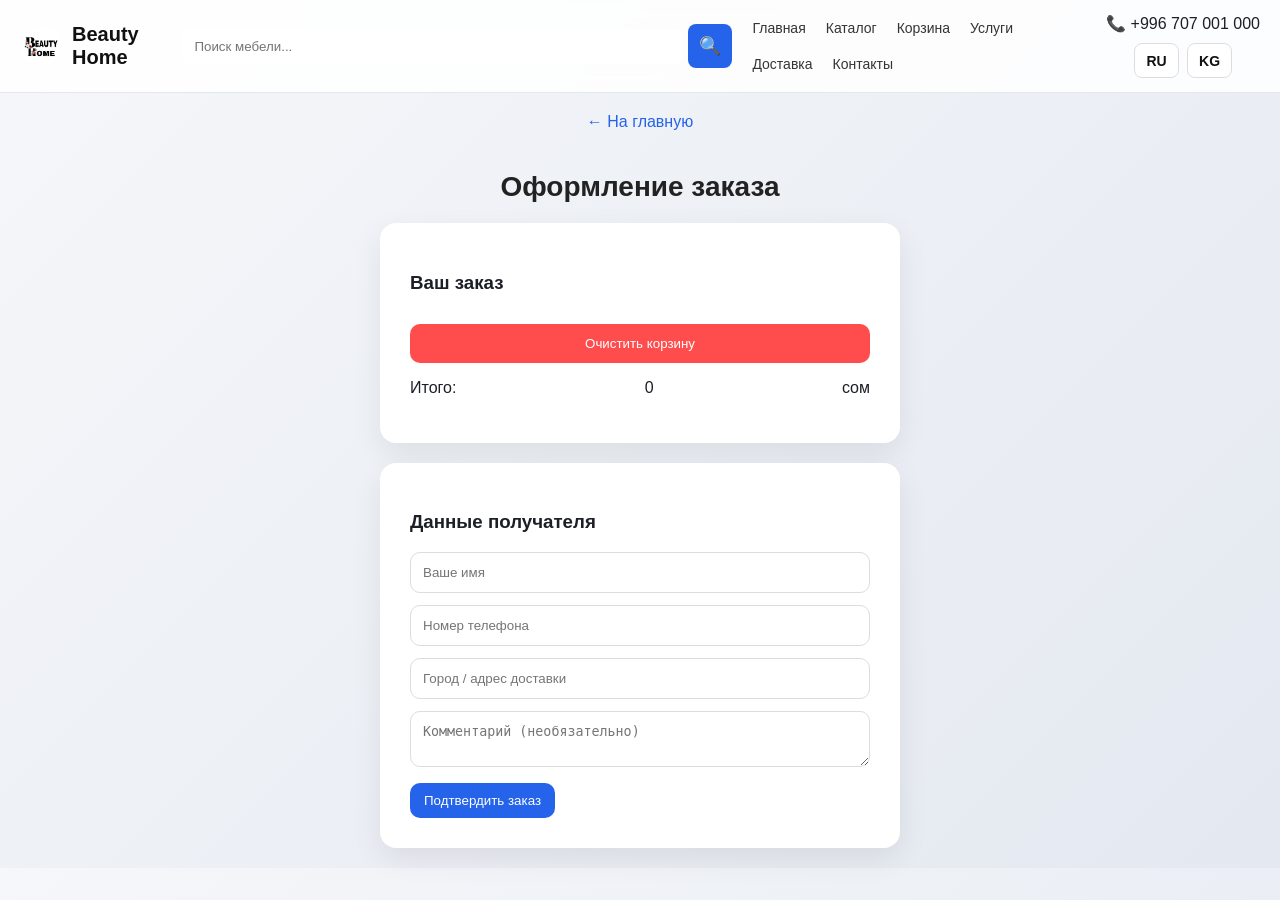
==== commit 2b1b7ea3: "Update checkout.html" ====
--- a/checkout.html
+++ b/checkout.html
@@ -2,9 +2,21 @@
 <html lang="ru">
 <head>
   <meta charset="UTF-8">
-  <title>Оформление заказа</title>
+  <title>Beauty Home — мебель на заказ в Бишкеке</title>
   <link rel="stylesheet" href="css/style.css">
   <link rel="stylesheet" href="css/style2.css">
+  <link rel="icon" href="Logo.ico">
+
+
+<meta
+name="description"
+content="Мебель на заказ в Бишкеке. Кровати, диваны, стулья, столы, тумбы, консоли, банкетки и другая мебель от Beauty Home."
+>
+
+<meta
+name="keywords"
+content="мебель Бишкек, мебель на заказ Бишкек, кровати Бишкек, диваны Бишкек, стулья Бишкек, столы Бишкек, тумбы Бишкек, пуфы Бишкек, консоли Бишкек, тумбы Бишкек, мебель Кыргызстан, мебель на заказ Кыргызстан, кровати Кыргызстан, диваны Кыргызстан, стулья Кыргызстан, столы Кыргызстан, тумбы Кыргызстан, пуфы Кыргызстан, консоли Кыргызстан, тумбы Кыргызстан"
+>
 </head>
 
 <body>
@@ -52,8 +64,8 @@
 </nav>
 
   <div class="header-right">
-    <a href="tel:+996555123456" class="phone-header">
-      📞 +996 555 123 456
+    <a href="tel:+996707001000" class="phone-header">
+      📞 +996 707 001 000
     </a>
 
     <div class="lang-switcher">
